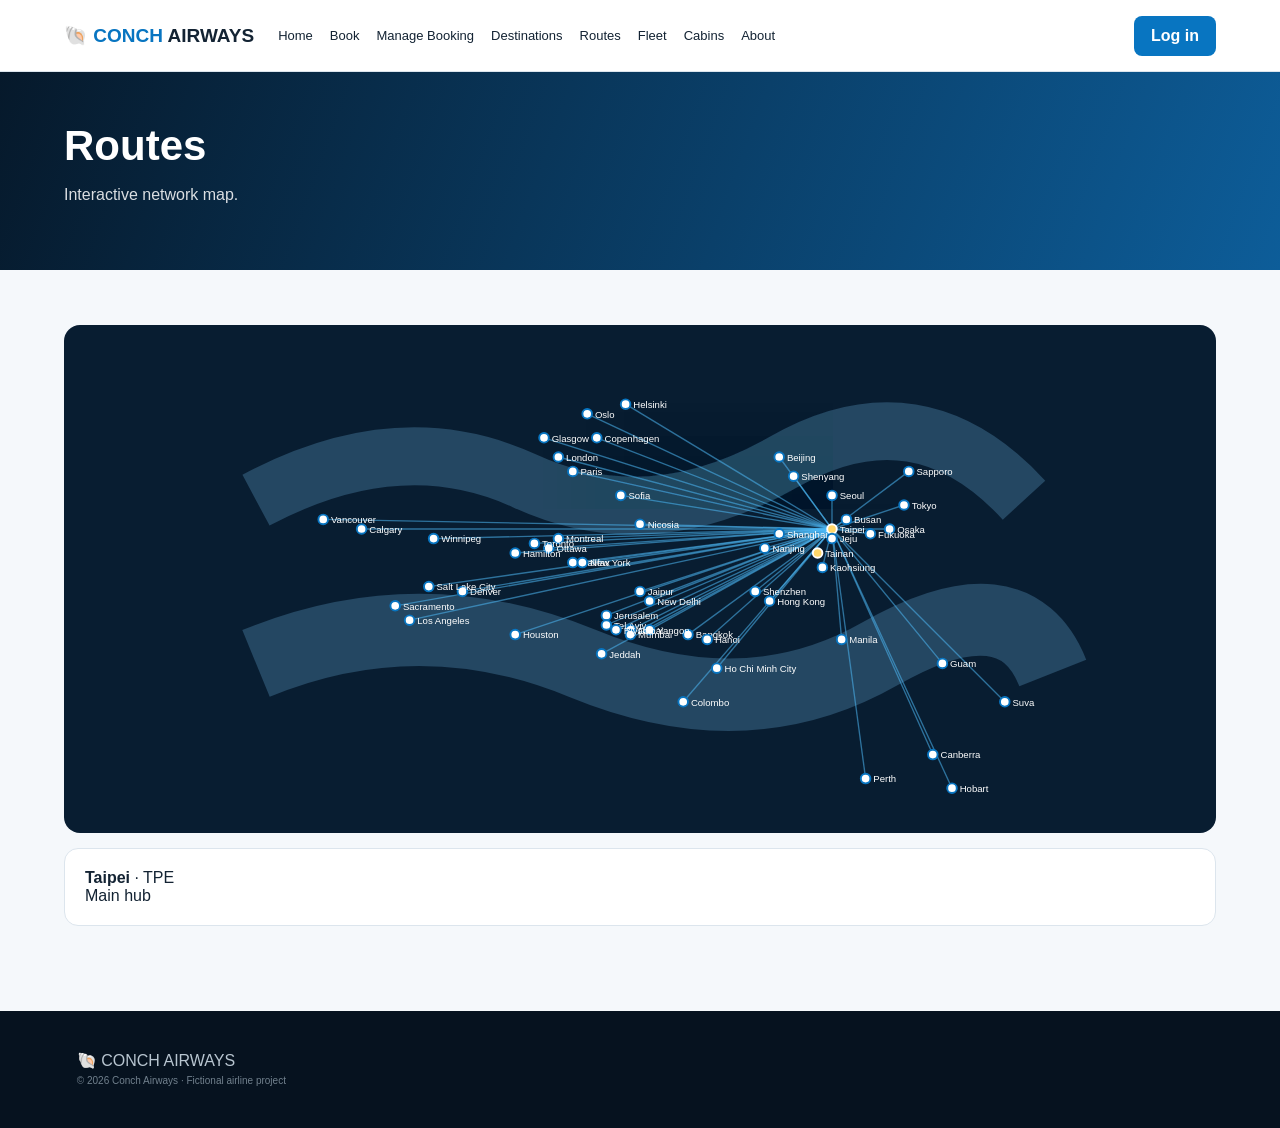
==== routes.html @ 4de5a32f "Add files via upload" ====
<!doctype html><html><head><meta charset='utf-8'><meta name='viewport' content='width=device-width,initial-scale=1'><title>Routes · Conch Airways</title><link rel='stylesheet' href='style.css'></head><body><nav><a class='logo' href='index.html'>🐚 <b>CONCH</b> AIRWAYS</a><div class='links'><a href='index.html'>Home</a><a href='book.html'>Book</a><a href='manage.html'>Manage Booking</a><a href='destinations.html'>Destinations</a><a href='routes.html'>Routes</a><a href='fleet.html'>Fleet</a><a href='cabins.html'>Cabins</a><a href='about.html'>About</a></div><a class='btn' href='index.html#login'>Log in</a></nav><section class='pagehero'><h1>Routes</h1><p>Interactive network map.</p></section><section class='section'><div class='map'><svg viewBox='0 0 900 500'><rect width='900' height='500' fill='#081d31'/><path d='M50 170Q200 90 330 150T600 130T850 170' fill='none' stroke='#244762' stroke-width='60'/><path d='M50 340Q220 270 390 340T700 330T880 350' fill='none' stroke='#244762' stroke-width='75'/> <line class='route' x1='650' y1='200' x2='640' y2='240'/><line class='route' x1='650' y1='200' x2='725' y2='175'/><line class='route' x1='650' y1='200' x2='710' y2='200'/><line class='route' x1='650' y1='200' x2='730' y2='140'/><line class='route' x1='650' y1='200' x2='690' y2='205'/><line class='route' x1='650' y1='200' x2='650' y2='165'/><line class='route' x1='650' y1='200' x2='665' y2='190'/><line class='route' x1='650' y1='200' x2='650' y2='210'/><line class='route' x1='650' y1='200' x2='595' y2='205'/><line class='route' x1='650' y1='200' x2='580' y2='220'/><line class='route' x1='650' y1='200' x2='610' y2='145'/><line class='route' x1='650' y1='200' x2='570' y2='265'/><line class='route' x1='650' y1='200' x2='595' y2='125'/><line class='route' x1='650' y1='200' x2='585' y2='275'/><line class='route' x1='650' y1='200' x2='660' y2='315'/><line class='route' x1='650' y1='200' x2='765' y2='340'/><line class='route' x1='650' y1='200' x2='500' y2='310'/><line class='route' x1='650' y1='200' x2='530' y2='345'/><line class='route' x1='650' y1='200' x2='520' y2='315'/><line class='route' x1='650' y1='200' x2='460' y2='305'/><line class='route' x1='650' y1='200' x2='120' y2='190'/><line class='route' x1='650' y1='200' x2='160' y2='200'/><line class='route' x1='650' y1='200' x2='235' y2='210'/><line class='route' x1='650' y1='200' x2='380' y2='235'/><line class='route' x1='650' y1='200' x2='355' y2='220'/><line class='route' x1='650' y1='200' x2='365' y2='210'/><line class='route' x1='650' y1='200' x2='320' y2='225'/><line class='route' x1='650' y1='200' x2='340' y2='215'/><line class='route' x1='650' y1='200' x2='390' y2='235'/><line class='route' x1='650' y1='200' x2='320' y2='310'/><line class='route' x1='650' y1='200' x2='265' y2='265'/><line class='route' x1='650' y1='200' x2='210' y2='295'/><line class='route' x1='650' y1='200' x2='195' y2='280'/><line class='route' x1='650' y1='200' x2='230' y2='260'/><line class='route' x1='650' y1='200' x2='440' y2='305'/><line class='route' x1='650' y1='200' x2='460' y2='275'/><line class='route' x1='650' y1='200' x2='440' y2='310'/><line class='route' x1='650' y1='200' x2='450' y2='265'/><line class='route' x1='650' y1='200' x2='495' y2='380'/><line class='route' x1='650' y1='200' x2='415' y2='290'/><line class='route' x1='650' y1='200' x2='415' y2='300'/><line class='route' x1='650' y1='200' x2='425' y2='305'/><line class='route' x1='650' y1='200' x2='410' y2='330'/><line class='route' x1='650' y1='200' x2='380' y2='140'/><line class='route' x1='650' y1='200' x2='365' y2='125'/><line class='route' x1='650' y1='200' x2='350' y2='105'/><line class='route' x1='650' y1='200' x2='430' y2='165'/><line class='route' x1='650' y1='200' x2='405' y2='105'/><line class='route' x1='650' y1='200' x2='395' y2='80'/><line class='route' x1='650' y1='200' x2='435' y2='70'/><line class='route' x1='650' y1='200' x2='450' y2='195'/><line class='route' x1='650' y1='200' x2='775' y2='470'/><line class='route' x1='650' y1='200' x2='755' y2='435'/><line class='route' x1='650' y1='200' x2='685' y2='460'/><line class='route' x1='650' y1='200' x2='830' y2='380'/><circle class='hub' cx='650' cy='200' r='5' onclick="route("Taipei","TPE","Main hub")"/><text class='label' x='658' y='204'>Taipei</text><circle class='hub' cx='635' cy='225' r='5' onclick="route("Tainan","TNN","Second hub")"/><text class='label' x='643' y='229'>Tainan</text><circle class='dot' cx='640' cy='240' r='5' onclick="route("Kaohsiung","","Destination")"/><text class='label' x='648' y='244'>Kaohsiung</text><circle class='dot' cx='725' cy='175' r='5' onclick="route("Tokyo","","Destination")"/><text class='label' x='733' y='179'>Tokyo</text><circle class='dot' cx='710' cy='200' r='5' onclick="route("Osaka","","Destination")"/><text class='label' x='718' y='204'>Osaka</text><circle class='dot' cx='730' cy='140' r='5' onclick="route("Sapporo","","Destination")"/><text class='label' x='738' y='144'>Sapporo</text><circle class='dot' cx='690' cy='205' r='5' onclick="route("Fukuoka","","Destination")"/><text class='label' x='698' y='209'>Fukuoka</text><circle class='dot' cx='650' cy='165' r='5' onclick="route("Seoul","","Destination")"/><text class='label' x='658' y='169'>Seoul</text><circle class='dot' cx='665' cy='190' r='5' onclick="route("Busan","","Destination")"/><text class='label' x='673' y='194'>Busan</text><circle class='dot' cx='650' cy='210' r='5' onclick="route("Jeju","","Destination")"/><text class='label' x='658' y='214'>Jeju</text><circle class='dot' cx='595' cy='205' r='5' onclick="route("Shanghai","","Destination")"/><text class='label' x='603' y='209'>Shanghai</text><circle class='dot' cx='580' cy='220' r='5' onclick="route("Nanjing","","Destination")"/><text class='label' x='588' y='224'>Nanjing</text><circle class='dot' cx='610' cy='145' r='5' onclick="route("Shenyang","","Destination")"/><text class='label' x='618' y='149'>Shenyang</text><circle class='dot' cx='570' cy='265' r='5' onclick="route("Shenzhen","","Destination")"/><text class='label' x='578' y='269'>Shenzhen</text><circle class='dot' cx='595' cy='125' r='5' onclick="route("Beijing","","Destination")"/><text class='label' x='603' y='129'>Beijing</text><circle class='dot' cx='585' cy='275' r='5' onclick="route("Hong Kong","","Destination")"/><text class='label' x='593' y='279'>Hong Kong</text><circle class='dot' cx='660' cy='315' r='5' onclick="route("Manila","","Destination")"/><text class='label' x='668' y='319'>Manila</text><circle class='dot' cx='765' cy='340' r='5' onclick="route("Guam","","Destination")"/><text class='label' x='773' y='344'>Guam</text><circle class='dot' cx='500' cy='310' r='5' onclick="route("Bangkok","","Destination")"/><text class='label' x='508' y='314'>Bangkok</text><circle class='dot' cx='530' cy='345' r='5' onclick="route("Ho Chi Minh City","","Destination")"/><text class='label' x='538' y='349'>Ho Chi Minh City</text><circle class='dot' cx='520' cy='315' r='5' onclick="route("Hanoi","","Destination")"/><text class='label' x='528' y='319'>Hanoi</text><circle class='dot' cx='460' cy='305' r='5' onclick="route("Yangon","","Destination")"/><text class='label' x='468' y='309'>Yangon</text><circle class='dot' cx='120' cy='190' r='5' onclick="route("Vancouver","","Destination")"/><text class='label' x='128' y='194'>Vancouver</text><circle class='dot' cx='160' cy='200' r='5' onclick="route("Calgary","","Destination")"/><text class='label' x='168' y='204'>Calgary</text><circle class='dot' cx='235' cy='210' r='5' onclick="route("Winnipeg","","Destination")"/><text class='label' x='243' y='214'>Winnipeg</text><circle class='dot' cx='380' cy='235' r='5' onclick="route("Halifax","","Destination")"/><text class='label' x='388' y='239'>Halifax</text><circle class='dot' cx='355' cy='220' r='5' onclick="route("Ottawa","","Destination")"/><text class='label' x='363' y='224'>Ottawa</text><circle class='dot' cx='365' cy='210' r='5' onclick="route("Montreal","","Destination")"/><text class='label' x='373' y='214'>Montreal</text><circle class='dot' cx='320' cy='225' r='5' onclick="route("Hamilton","","Destination")"/><text class='label' x='328' y='229'>Hamilton</text><circle class='dot' cx='340' cy='215' r='5' onclick="route("Toronto","","Destination")"/><text class='label' x='348' y='219'>Toronto</text><circle class='dot' cx='390' cy='235' r='5' onclick="route("New York","","Destination")"/><text class='label' x='398' y='239'>New York</text><circle class='dot' cx='320' cy='310' r='5' onclick="route("Houston","","Destination")"/><text class='label' x='328' y='314'>Houston</text><circle class='dot' cx='265' cy='265' r='5' onclick="route("Denver","","Destination")"/><text class='label' x='273' y='269'>Denver</text><circle class='dot' cx='210' cy='295' r='5' onclick="route("Los Angeles","","Destination")"/><text class='label' x='218' y='299'>Los Angeles</text><circle class='dot' cx='195' cy='280' r='5' onclick="route("Sacramento","","Destination")"/><text class='label' x='203' y='284'>Sacramento</text><circle class='dot' cx='230' cy='260' r='5' onclick="route("Salt Lake City","","Destination")"/><text class='label' x='238' y='264'>Salt Lake City</text><circle class='dot' cx='440' cy='305' r='5' onclick="route("Dubai","","Destination")"/><text class='label' x='448' y='309'>Dubai</text><circle class='dot' cx='460' cy='275' r='5' onclick="route("New Delhi","","Destination")"/><text class='label' x='468' y='279'>New Delhi</text><circle class='dot' cx='440' cy='310' r='5' onclick="route("Mumbai","","Destination")"/><text class='label' x='448' y='314'>Mumbai</text><circle class='dot' cx='450' cy='265' r='5' onclick="route("Jaipur","","Destination")"/><text class='label' x='458' y='269'>Jaipur</text><circle class='dot' cx='495' cy='380' r='5' onclick="route("Colombo","","Destination")"/><text class='label' x='503' y='384'>Colombo</text><circle class='dot' cx='415' cy='290' r='5' onclick="route("Jerusalem","","Destination")"/><text class='label' x='423' y='294'>Jerusalem</text><circle class='dot' cx='415' cy='300' r='5' onclick="route("Tel Aviv","","Destination")"/><text class='label' x='423' y='304'>Tel Aviv</text><circle class='dot' cx='425' cy='305' r='5' onclick="route("Riyadh","","Destination")"/><text class='label' x='433' y='309'>Riyadh</text><circle class='dot' cx='410' cy='330' r='5' onclick="route("Jeddah","","Destination")"/><text class='label' x='418' y='334'>Jeddah</text><circle class='dot' cx='380' cy='140' r='5' onclick="route("Paris","","Destination")"/><text class='label' x='388' y='144'>Paris</text><circle class='dot' cx='365' cy='125' r='5' onclick="route("London","","Destination")"/><text class='label' x='373' y='129'>London</text><circle class='dot' cx='350' cy='105' r='5' onclick="route("Glasgow","","Destination")"/><text class='label' x='358' y='109'>Glasgow</text><circle class='dot' cx='430' cy='165' r='5' onclick="route("Sofia","","Destination")"/><text class='label' x='438' y='169'>Sofia</text><circle class='dot' cx='405' cy='105' r='5' onclick="route("Copenhagen","","Destination")"/><text class='label' x='413' y='109'>Copenhagen</text><circle class='dot' cx='395' cy='80' r='5' onclick="route("Oslo","","Destination")"/><text class='label' x='403' y='84'>Oslo</text><circle class='dot' cx='435' cy='70' r='5' onclick="route("Helsinki","","Destination")"/><text class='label' x='443' y='74'>Helsinki</text><circle class='dot' cx='450' cy='195' r='5' onclick="route("Nicosia","","Destination")"/><text class='label' x='458' y='199'>Nicosia</text><circle class='dot' cx='775' cy='470' r='5' onclick="route("Hobart","","Destination")"/><text class='label' x='783' y='474'>Hobart</text><circle class='dot' cx='755' cy='435' r='5' onclick="route("Canberra","","Destination")"/><text class='label' x='763' y='439'>Canberra</text><circle class='dot' cx='685' cy='460' r='5' onclick="route("Perth","","Destination")"/><text class='label' x='693' y='464'>Perth</text><circle class='dot' cx='830' cy='380' r='5' onclick="route("Suva","","Destination")"/><text class='label' x='838' y='384'>Suva</text></svg></div><div class='card' id='routeInfo' style='margin-top:15px'><b>Taipei</b> · TPE<br>Main hub</div></section><footer>🐚 CONCH AIRWAYS<br><span class='small'>© 2026 Conch Airways · Fictional airline project</span></footer><script src='script.js'></script></body></html>
---- style.css ----
*{box-sizing:border-box}body{margin:0;font-family:Arial,sans-serif;color:#132333;background:#f5f8fb}a{text-decoration:none;color:inherit}nav{height:72px;background:white;border-bottom:1px solid #dce5ed;display:flex;align-items:center;gap:24px;padding:0 5%;position:sticky;top:0;z-index:10}.logo{font-weight:800;font-size:19px;white-space:nowrap}.logo b{color:#0875c1}.links{display:flex;gap:17px;flex:1;overflow:auto}.links a{font-size:13px}.btn{background:#0875c1;color:white;border:0;border-radius:8px;padding:11px 17px;font-weight:bold;cursor:pointer}.hero{min-height:470px;padding:90px 7%;color:white;background:linear-gradient(115deg,#06192b,#0b538d 60%,#53afe7);position:relative;overflow:hidden}.hero h1{font-size:52px;max-width:620px;margin:10px 0}.hero p{font-size:18px;line-height:1.6;max-width:650px}.plane{position:absolute;right:5%;bottom:55px;width:440px;opacity:.95}.booking{width:88%;max-width:1050px;margin:-60px auto 40px;background:white;padding:22px;border-radius:15px;box-shadow:0 12px 40px #17344a30;position:relative}.tabs{display:flex;gap:24px;border-bottom:1px solid #ddd;padding-bottom:12px;margin-bottom:15px}.tabs b{color:#0875c1;border-bottom:3px solid #0875c1;padding-bottom:12px}.grid{display:grid;grid-template-columns:repeat(4,1fr);gap:11px}.field{border:1px solid #ccd8e2;border-radius:8px;padding:9px 11px}.field label{display:block;font-size:11px;color:#687887;margin-bottom:4px}.field input,.field select{width:100%;border:0;outline:0;background:white}.right{text-align:right;margin-top:13px}.section{width:90%;max-width:1180px;margin:0 auto;padding:55px 0}.cards,.groups,.fleet{display:grid;grid-template-columns:repeat(3,1fr);gap:18px}.card{background:white;border:1px solid #dce5ed;border-radius:14px;padding:20px}.tag{font-size:11px;background:#e8f4fd;color:#07588e;border-radius:20px;padding:5px 9px;font-weight:bold}.pagehero{padding:50px 5%;color:white;background:linear-gradient(110deg,#06192b,#0d5d99)}.pagehero h1{font-size:42px;margin:0 0 8px}.pagehero p{opacity:.85}.groups .card ul{padding:0;list-style:none}.groups li{padding:7px 0;border-bottom:1px solid #edf1f4}.fleet .card svg{width:100%;height:110px;background:#f1f7fb;border-radius:10px}.count{color:#0875c1;font-weight:bold}.stats{background:#06192b;color:white;display:grid;grid-template-columns:repeat(4,1fr);padding:28px 7%;gap:20px}.stats strong{font-size:30px;display:block}.stats span{font-size:12px;opacity:.75}.login{position:fixed;inset:0;background:#031221ee;display:flex;align-items:center;justify-content:center;z-index:50}.loginbox{width:min(410px,90%);background:white;padding:30px;border-radius:16px}.loginbox .field{margin:11px 0}.error{display:none;color:#b3261e;font-size:12px}.small{font-size:10px;color:#71808d}.map{background:#081d31;border-radius:16px;padding:12px;overflow:auto}.map svg{width:100%;min-width:760px;height:480px}.route{stroke:#4db8f5;stroke-width:1.4;opacity:.55}.dot{fill:white;stroke:#0875c1;stroke-width:2;cursor:pointer}.hub{fill:#ffd76a;stroke:white;stroke-width:2;cursor:pointer}.label{fill:white;font-size:10px}footer{background:#06121f;color:#b8c5d0;padding:40px 6%;margin-top:30px}@media(max-width:800px){.grid,.cards,.groups,.fleet,.stats{grid-template-columns:1fr 1fr}.links{order:3;width:100%}nav{height:auto;flex-wrap:wrap;padding-bottom:10px}.hero h1{font-size:38px}.plane{opacity:.25;right:-100px}}@media(max-width:520px){.grid,.cards,.groups,.fleet,.stats{grid-template-columns:1fr}}
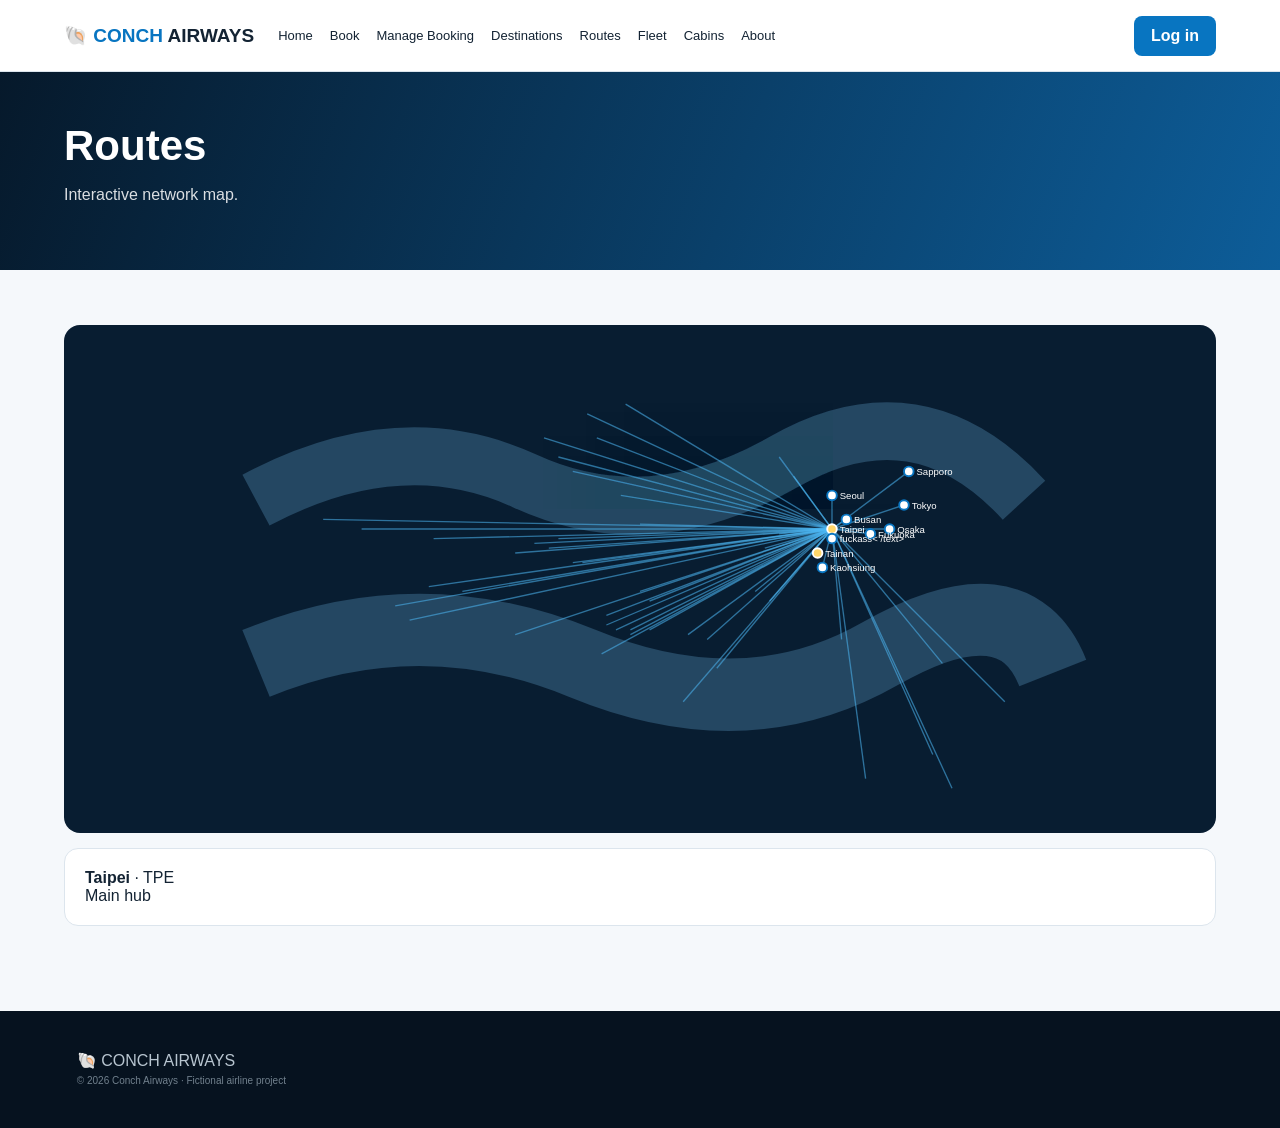
==== commit 8dfbc120: "Update print statement from 'Hello' to 'Goodbye'" ====
--- a/routes.html
+++ b/routes.html
@@ -1 +1,2 @@
-<!doctype html><html><head><meta charset='utf-8'><meta name='viewport' content='width=device-width,initial-scale=1'><title>Routes · Conch Airways</title><link rel='stylesheet' href='style.css'></head><body><nav><a class='logo' href='index.html'>🐚 <b>CONCH</b> AIRWAYS</a><div class='links'><a href='index.html'>Home</a><a href='book.html'>Book</a><a href='manage.html'>Manage Booking</a><a href='destinations.html'>Destinations</a><a href='routes.html'>Routes</a><a href='fleet.html'>Fleet</a><a href='cabins.html'>Cabins</a><a href='about.html'>About</a></div><a class='btn' href='index.html#login'>Log in</a></nav><section class='pagehero'><h1>Routes</h1><p>Interactive network map.</p></section><section class='section'><div class='map'><svg viewBox='0 0 900 500'><rect width='900' height='500' fill='#081d31'/><path d='M50 170Q200 90 330 150T600 130T850 170' fill='none' stroke='#244762' stroke-width='60'/><path d='M50 340Q220 270 390 340T700 330T880 350' fill='none' stroke='#244762' stroke-width='75'/> <line class='route' x1='650' y1='200' x2='640' y2='240'/><line class='route' x1='650' y1='200' x2='725' y2='175'/><line class='route' x1='650' y1='200' x2='710' y2='200'/><line class='route' x1='650' y1='200' x2='730' y2='140'/><line class='route' x1='650' y1='200' x2='690' y2='205'/><line class='route' x1='650' y1='200' x2='650' y2='165'/><line class='route' x1='650' y1='200' x2='665' y2='190'/><line class='route' x1='650' y1='200' x2='650' y2='210'/><line class='route' x1='650' y1='200' x2='595' y2='205'/><line class='route' x1='650' y1='200' x2='580' y2='220'/><line class='route' x1='650' y1='200' x2='610' y2='145'/><line class='route' x1='650' y1='200' x2='570' y2='265'/><line class='route' x1='650' y1='200' x2='595' y2='125'/><line class='route' x1='650' y1='200' x2='585' y2='275'/><line class='route' x1='650' y1='200' x2='660' y2='315'/><line class='route' x1='650' y1='200' x2='765' y2='340'/><line class='route' x1='650' y1='200' x2='500' y2='310'/><line class='route' x1='650' y1='200' x2='530' y2='345'/><line class='route' x1='650' y1='200' x2='520' y2='315'/><line class='route' x1='650' y1='200' x2='460' y2='305'/><line class='route' x1='650' y1='200' x2='120' y2='190'/><line class='route' x1='650' y1='200' x2='160' y2='200'/><line class='route' x1='650' y1='200' x2='235' y2='210'/><line class='route' x1='650' y1='200' x2='380' y2='235'/><line class='route' x1='650' y1='200' x2='355' y2='220'/><line class='route' x1='650' y1='200' x2='365' y2='210'/><line class='route' x1='650' y1='200' x2='320' y2='225'/><line class='route' x1='650' y1='200' x2='340' y2='215'/><line class='route' x1='650' y1='200' x2='390' y2='235'/><line class='route' x1='650' y1='200' x2='320' y2='310'/><line class='route' x1='650' y1='200' x2='265' y2='265'/><line class='route' x1='650' y1='200' x2='210' y2='295'/><line class='route' x1='650' y1='200' x2='195' y2='280'/><line class='route' x1='650' y1='200' x2='230' y2='260'/><line class='route' x1='650' y1='200' x2='440' y2='305'/><line class='route' x1='650' y1='200' x2='460' y2='275'/><line class='route' x1='650' y1='200' x2='440' y2='310'/><line class='route' x1='650' y1='200' x2='450' y2='265'/><line class='route' x1='650' y1='200' x2='495' y2='380'/><line class='route' x1='650' y1='200' x2='415' y2='290'/><line class='route' x1='650' y1='200' x2='415' y2='300'/><line class='route' x1='650' y1='200' x2='425' y2='305'/><line class='route' x1='650' y1='200' x2='410' y2='330'/><line class='route' x1='650' y1='200' x2='380' y2='140'/><line class='route' x1='650' y1='200' x2='365' y2='125'/><line class='route' x1='650' y1='200' x2='350' y2='105'/><line class='route' x1='650' y1='200' x2='430' y2='165'/><line class='route' x1='650' y1='200' x2='405' y2='105'/><line class='route' x1='650' y1='200' x2='395' y2='80'/><line class='route' x1='650' y1='200' x2='435' y2='70'/><line class='route' x1='650' y1='200' x2='450' y2='195'/><line class='route' x1='650' y1='200' x2='775' y2='470'/><line class='route' x1='650' y1='200' x2='755' y2='435'/><line class='route' x1='650' y1='200' x2='685' y2='460'/><line class='route' x1='650' y1='200' x2='830' y2='380'/><circle class='hub' cx='650' cy='200' r='5' onclick="route("Taipei","TPE","Main hub")"/><text class='label' x='658' y='204'>Taipei</text><circle class='hub' cx='635' cy='225' r='5' onclick="route("Tainan","TNN","Second hub")"/><text class='label' x='643' y='229'>Tainan</text><circle class='dot' cx='640' cy='240' r='5' onclick="route("Kaohsiung","","Destination")"/><text class='label' x='648' y='244'>Kaohsiung</text><circle class='dot' cx='725' cy='175' r='5' onclick="route("Tokyo","","Destination")"/><text class='label' x='733' y='179'>Tokyo</text><circle class='dot' cx='710' cy='200' r='5' onclick="route("Osaka","","Destination")"/><text class='label' x='718' y='204'>Osaka</text><circle class='dot' cx='730' cy='140' r='5' onclick="route("Sapporo","","Destination")"/><text class='label' x='738' y='144'>Sapporo</text><circle class='dot' cx='690' cy='205' r='5' onclick="route("Fukuoka","","Destination")"/><text class='label' x='698' y='209'>Fukuoka</text><circle class='dot' cx='650' cy='165' r='5' onclick="route("Seoul","","Destination")"/><text class='label' x='658' y='169'>Seoul</text><circle class='dot' cx='665' cy='190' r='5' onclick="route("Busan","","Destination")"/><text class='label' x='673' y='194'>Busan</text><circle class='dot' cx='650' cy='210' r='5' onclick="route("Jeju","","Destination")"/><text class='label' x='658' y='214'>Jeju</text><circle class='dot' cx='595' cy='205' r='5' onclick="route("Shanghai","","Destination")"/><text class='label' x='603' y='209'>Shanghai</text><circle class='dot' cx='580' cy='220' r='5' onclick="route("Nanjing","","Destination")"/><text class='label' x='588' y='224'>Nanjing</text><circle class='dot' cx='610' cy='145' r='5' onclick="route("Shenyang","","Destination")"/><text class='label' x='618' y='149'>Shenyang</text><circle class='dot' cx='570' cy='265' r='5' onclick="route("Shenzhen","","Destination")"/><text class='label' x='578' y='269'>Shenzhen</text><circle class='dot' cx='595' cy='125' r='5' onclick="route("Beijing","","Destination")"/><text class='label' x='603' y='129'>Beijing</text><circle class='dot' cx='585' cy='275' r='5' onclick="route("Hong Kong","","Destination")"/><text class='label' x='593' y='279'>Hong Kong</text><circle class='dot' cx='660' cy='315' r='5' onclick="route("Manila","","Destination")"/><text class='label' x='668' y='319'>Manila</text><circle class='dot' cx='765' cy='340' r='5' onclick="route("Guam","","Destination")"/><text class='label' x='773' y='344'>Guam</text><circle class='dot' cx='500' cy='310' r='5' onclick="route("Bangkok","","Destination")"/><text class='label' x='508' y='314'>Bangkok</text><circle class='dot' cx='530' cy='345' r='5' onclick="route("Ho Chi Minh City","","Destination")"/><text class='label' x='538' y='349'>Ho Chi Minh City</text><circle class='dot' cx='520' cy='315' r='5' onclick="route("Hanoi","","Destination")"/><text class='label' x='528' y='319'>Hanoi</text><circle class='dot' cx='460' cy='305' r='5' onclick="route("Yangon","","Destination")"/><text class='label' x='468' y='309'>Yangon</text><circle class='dot' cx='120' cy='190' r='5' onclick="route("Vancouver","","Destination")"/><text class='label' x='128' y='194'>Vancouver</text><circle class='dot' cx='160' cy='200' r='5' onclick="route("Calgary","","Destination")"/><text class='label' x='168' y='204'>Calgary</text><circle class='dot' cx='235' cy='210' r='5' onclick="route("Winnipeg","","Destination")"/><text class='label' x='243' y='214'>Winnipeg</text><circle class='dot' cx='380' cy='235' r='5' onclick="route("Halifax","","Destination")"/><text class='label' x='388' y='239'>Halifax</text><circle class='dot' cx='355' cy='220' r='5' onclick="route("Ottawa","","Destination")"/><text class='label' x='363' y='224'>Ottawa</text><circle class='dot' cx='365' cy='210' r='5' onclick="route("Montreal","","Destination")"/><text class='label' x='373' y='214'>Montreal</text><circle class='dot' cx='320' cy='225' r='5' onclick="route("Hamilton","","Destination")"/><text class='label' x='328' y='229'>Hamilton</text><circle class='dot' cx='340' cy='215' r='5' onclick="route("Toronto","","Destination")"/><text class='label' x='348' y='219'>Toronto</text><circle class='dot' cx='390' cy='235' r='5' onclick="route("New York","","Destination")"/><text class='label' x='398' y='239'>New York</text><circle class='dot' cx='320' cy='310' r='5' onclick="route("Houston","","Destination")"/><text class='label' x='328' y='314'>Houston</text><circle class='dot' cx='265' cy='265' r='5' onclick="route("Denver","","Destination")"/><text class='label' x='273' y='269'>Denver</text><circle class='dot' cx='210' cy='295' r='5' onclick="route("Los Angeles","","Destination")"/><text class='label' x='218' y='299'>Los Angeles</text><circle class='dot' cx='195' cy='280' r='5' onclick="route("Sacramento","","Destination")"/><text class='label' x='203' y='284'>Sacramento</text><circle class='dot' cx='230' cy='260' r='5' onclick="route("Salt Lake City","","Destination")"/><text class='label' x='238' y='264'>Salt Lake City</text><circle class='dot' cx='440' cy='305' r='5' onclick="route("Dubai","","Destination")"/><text class='label' x='448' y='309'>Dubai</text><circle class='dot' cx='460' cy='275' r='5' onclick="route("New Delhi","","Destination")"/><text class='label' x='468' y='279'>New Delhi</text><circle class='dot' cx='440' cy='310' r='5' onclick="route("Mumbai","","Destination")"/><text class='label' x='448' y='314'>Mumbai</text><circle class='dot' cx='450' cy='265' r='5' onclick="route("Jaipur","","Destination")"/><text class='label' x='458' y='269'>Jaipur</text><circle class='dot' cx='495' cy='380' r='5' onclick="route("Colombo","","Destination")"/><text class='label' x='503' y='384'>Colombo</text><circle class='dot' cx='415' cy='290' r='5' onclick="route("Jerusalem","","Destination")"/><text class='label' x='423' y='294'>Jerusalem</text><circle class='dot' cx='415' cy='300' r='5' onclick="route("Tel Aviv","","Destination")"/><text class='label' x='423' y='304'>Tel Aviv</text><circle class='dot' cx='425' cy='305' r='5' onclick="route("Riyadh","","Destination")"/><text class='label' x='433' y='309'>Riyadh</text><circle class='dot' cx='410' cy='330' r='5' onclick="route("Jeddah","","Destination")"/><text class='label' x='418' y='334'>Jeddah</text><circle class='dot' cx='380' cy='140' r='5' onclick="route("Paris","","Destination")"/><text class='label' x='388' y='144'>Paris</text><circle class='dot' cx='365' cy='125' r='5' onclick="route("London","","Destination")"/><text class='label' x='373' y='129'>London</text><circle class='dot' cx='350' cy='105' r='5' onclick="route("Glasgow","","Destination")"/><text class='label' x='358' y='109'>Glasgow</text><circle class='dot' cx='430' cy='165' r='5' onclick="route("Sofia","","Destination")"/><text class='label' x='438' y='169'>Sofia</text><circle class='dot' cx='405' cy='105' r='5' onclick="route("Copenhagen","","Destination")"/><text class='label' x='413' y='109'>Copenhagen</text><circle class='dot' cx='395' cy='80' r='5' onclick="route("Oslo","","Destination")"/><text class='label' x='403' y='84'>Oslo</text><circle class='dot' cx='435' cy='70' r='5' onclick="route("Helsinki","","Destination")"/><text class='label' x='443' y='74'>Helsinki</text><circle class='dot' cx='450' cy='195' r='5' onclick="route("Nicosia","","Destination")"/><text class='label' x='458' y='199'>Nicosia</text><circle class='dot' cx='775' cy='470' r='5' onclick="route("Hobart","","Destination")"/><text class='label' x='783' y='474'>Hobart</text><circle class='dot' cx='755' cy='435' r='5' onclick="route("Canberra","","Destination")"/><text class='label' x='763' y='439'>Canberra</text><circle class='dot' cx='685' cy='460' r='5' onclick="route("Perth","","Destination")"/><text class='label' x='693' y='464'>Perth</text><circle class='dot' cx='830' cy='380' r='5' onclick="route("Suva","","Destination")"/><text class='label' x='838' y='384'>Suva</text></svg></div><div class='card' id='routeInfo' style='margin-top:15px'><b>Taipei</b> · TPE<br>Main hub</div></section><footer>🐚 CONCH AIRWAYS<br><span class='small'>© 2026 Conch Airways · Fictional airline project</span></footer><script src='script.js'></script></body></html>+<!doctype html><html><head><meta charset='utf-8'><meta name='viewport' content='width=device-width,initial-scale=1'><title>Routes · Conch Airways</title><link rel='stylesheet' href='style.css'></head><body><nav><a class='logo' href='index.html'>🐚 <b>CONCH</b> AIRWAYS</a><div class='links'><a href='index.html'>Home</a><a href='book.html'>Book</a><a href='manage.html'>Manage Booking</a><a href='destinations.html'>Destinations</a><a href='routes.html'>Routes</a><a href='fleet.html'>Fleet</a><a href='cabins.html'>Cabins</a><a href='about.html'>About</a></div><a class='btn' href='index.html#login'>Log in</a></nav><section class='pagehero'><h1>Routes</h1><p>Interactive network map.</p></section><section class='section'><div class='map'><svg viewBox='0 0 900 500'><rect width='900' height='500' fill='#081d31'/><path d='M50 170Q200 90 330 150T600 130T850 170' fill='none' stroke='#244762' stroke-width='60'/><path d='M50 340Q220 270 390 340T700 330T880 350' fill='none' stroke='#244762' stroke-width='75'/> <line class='route' x1='650' y1='200' x2='640' y2='240'/><line class='route' x1='650' y1='200' x2='725' y2='175'/><line class='route' x1='650' y1='200' x2='710' y2='200'/><line class='route' x1='650' y1='200' x2='730' y2='140'/><line class='route' x1='650' y1='200' x2='690' y2='205'/><line class='route' x1='650' y1='200' x2='650' y2='165'/><line class='route' x1='650' y1='200' x2='665' y2='190'/><line class='route' x1='650' y1='200' x2='650' y2='210'/><line class='route' x1='650' y1='200' x2='595' y2='205'/><line class='route' x1='650' y1='200' x2='580' y2='220'/><line class='route' x1='650' y1='200' x2='610' y2='145'/><line class='route' x1='650' y1='200' x2='570' y2='265'/><line class='route' x1='650' y1='200' x2='595' y2='125'/><line class='route' x1='650' y1='200' x2='585' y2='275'/><line class='route' x1='650' y1='200' x2='660' y2='315'/><line class='route' x1='650' y1='200' x2='765' y2='340'/><line class='route' x1='650' y1='200' x2='500' y2='310'/><line class='route' x1='650' y1='200' x2='530' y2='345'/><line class='route' x1='650' y1='200' x2='520' y2='315'/><line class='route' x1='650' y1='200' x2='460' y2='305'/><line class='route' x1='650' y1='200' x2='120' y2='190'/><line class='route' x1='650' y1='200' x2='160' y2='200'/><line class='route' x1='650' y1='200' x2='235' y2='210'/><line class='route' x1='650' y1='200' x2='380' y2='235'/><line class='route' x1='650' y1='200' x2='355' y2='220'/><line class='route' x1='650' y1='200' x2='365' y2='210'/><line class='route' x1='650' y1='200' x2='320' y2='225'/><line class='route' x1='650' y1='200' x2='340' y2='215'/><line class='route' x1='650' y1='200' x2='390' y2='235'/><line class='route' x1='650' y1='200' x2='320' y2='310'/><line class='route' x1='650' y1='200' x2='265' y2='265'/><line class='route' x1='650' y1='200' x2='210' y2='295'/><line class='route' x1='650' y1='200' x2='195' y2='280'/><line class='route' x1='650' y1='200' x2='230' y2='260'/><line class='route' x1='650' y1='200' x2='440' y2='305'/><line class='route' x1='650' y1='200' x2='460' y2='275'/><line class='route' x1='650' y1='200' x2='440' y2='310'/><line class='route' x1='650' y1='200' x2='450' y2='265'/><line class='route' x1='650' y1='200' x2='495' y2='380'/><line class='route' x1='650' y1='200' x2='415' y2='290'/><line class='route' x1='650' y1='200' x2='415' y2='300'/><line class='route' x1='650' y1='200' x2='425' y2='305'/><line class='route' x1='650' y1='200' x2='410' y2='330'/><line class='route' x1='650' y1='200' x2='380' y2='140'/><line class='route' x1='650' y1='200' x2='365' y2='125'/><line class='route' x1='650' y1='200' x2='350' y2='105'/><line class='route' x1='650' y1='200' x2='430' y2='165'/><line class='route' x1='650' y1='200' x2='405' y2='105'/><line class='route' x1='650' y1='200' x2='395' y2='80'/><line class='route' x1='650' y1='200' x2='435' y2='70'/><line class='route' x1='650' y1='200' x2='450' y2='195'/><line class='route' x1='650' y1='200' x2='775' y2='470'/><line class='route' x1='650' y1='200' x2='755' y2='435'/><line class='route' x1='650' y1='200' x2='685' y2='460'/><line class='route' x1='650' y1='200' x2='830' y2='380'/><circle class='hub' cx='650' cy='200' r='5' onclick="route("Taipei","TPE","Main hub")"/><text class='label' x='658' y='204'>Taipei</text><circle class='hub' cx='635' cy='225' r='5' onclick="route("Tainan","TNN","Second hub")"/><text class='label' x='643' y='229'>Tainan</text><circle class='dot' cx='640' cy='240' r='5' onclick="route("Kaohsiung","","Destination")"/><text class='label' x='648' y='244'>Kaohsiung</text><circle class='dot' cx='725' cy='175' r='5' onclick="route("Tokyo","","Destination")"/><text class='label' x='733' y='179'>Tokyo</text><circle class='dot' cx='710' cy='200' r='5' onclick="route("Osaka","","Destination")"/><text class='label' x='718' y='204'>Osaka</text><circle class='dot' cx='730' cy='140' r='5' onclick="route("Sapporo","","Destination")"/><text class='label' x='738' y='144'>Sapporo</text><circle class='dot' cx='690' cy='205' r='5' onclick="route("Fukuoka","","Destination")"/><text class='label' x='698' y='209'>Fukuoka</text><circle class='dot' cx='650' cy='165' r='5' onclick="route("Seoul","","Destination")"/><text class='label' x='658' y='169'>Seoul</text><circle class='dot' cx='665' cy='190' r='5' onclick="route("Busan","","Destination")"/><text class='label' x='673' y='194'>Busan</text><circle class='dot' cx='650' cy='210' r='5' onclick="route("Jeju","","Destination")"/><text class='label' x='658' y='214'>fuckass<
+                                                                                                                                                                                                                                                                                                                                                                                                                                                                                                                                                                                                                                                                                                                                                                                                                                                                                                                                                                                                                                                                                                                                                                                                                                                                                                                                                                                                                                                                                                                                                                                                                                                                                                                                                                                                                                                                                                                                                                                                                                                                                                                                                                                                                                                                                                                                                                                                                                                                                                                                                                                                                                                                                                                                                                                                                                                                                                                                                                                                                                                                                                                                                                                                                                                                                                                                                                                                                                                                                                                                                                                                                                                                                                                                                                                                                                                                                                                                                                                                                                                                                                                                                                                                                                                                                                                                                                                                                                                                                                                                                                                                                                                                                                                                                                                                                                                                                                                                                                                                                                                                                                                                                                                                                                                                                                                                                                                                                                                                                                                                                                                                                                                                                                                                      /text><circle class='dot' cx='595' cy='205' r='5' onclick="route("Shanghai","","Destination")"/><text class='label' x='603' y='209'>Shanghai</text><circle class='dot' cx='580' cy='220' r='5' onclick="route("Nanjing","","Destination")"/><text class='label' x='588' y='224'>Nanjing</text><circle class='dot' cx='610' cy='145' r='5' onclick="route("Shenyang","","Destination")"/><text class='label' x='618' y='149'>Shenyang</text><circle class='dot' cx='570' cy='265' r='5' onclick="route("Shenzhen","","Destination")"/><text class='label' x='578' y='269'>Shenzhen</text><circle class='dot' cx='595' cy='125' r='5' onclick="route("Beijing","","Destination")"/><text class='label' x='603' y='129'>Beijing</text><circle class='dot' cx='585' cy='275' r='5' onclick="route("Hong Kong","","Destination")"/><text class='label' x='593' y='279'>Hong Kong</text><circle class='dot' cx='660' cy='315' r='5' onclick="route("Manila","","Destination")"/><text class='label' x='668' y='319'>Manila</text><circle class='dot' cx='765' cy='340' r='5' onclick="route("Guam","","Destination")"/><text class='label' x='773' y='344'>Guam</text><circle class='dot' cx='500' cy='310' r='5' onclick="route("Bangkok","","Destination")"/><text class='label' x='508' y='314'>Bangkok</text><circle class='dot' cx='530' cy='345' r='5' onclick="route("Ho Chi Minh City","","Destination")"/><text class='label' x='538' y='349'>Ho Chi Minh City</text><circle class='dot' cx='520' cy='315' r='5' onclick="route("Hanoi","","Destination")"/><text class='label' x='528' y='319'>Hanoi</text><circle class='dot' cx='460' cy='305' r='5' onclick="route("Yangon","","Destination")"/><text class='label' x='468' y='309'>Yangon</text><circle class='dot' cx='120' cy='190' r='5' onclick="route("Vancouver","","Destination")"/><text class='label' x='128' y='194'>Vancouver</text><circle class='dot' cx='160' cy='200' r='5' onclick="route("Calgary","","Destination")"/><text class='label' x='168' y='204'>Calgary</text><circle class='dot' cx='235' cy='210' r='5' onclick="route("Winnipeg","","Destination")"/><text class='label' x='243' y='214'>Winnipeg</text><circle class='dot' cx='380' cy='235' r='5' onclick="route("Halifax","","Destination")"/><text class='label' x='388' y='239'>Halifax</text><circle class='dot' cx='355' cy='220' r='5' onclick="route("Ottawa","","Destination")"/><text class='label' x='363' y='224'>Ottawa</text><circle class='dot' cx='365' cy='210' r='5' onclick="route("Montreal","","Destination")"/><text class='label' x='373' y='214'>Montreal</text><circle class='dot' cx='320' cy='225' r='5' onclick="route("Hamilton","","Destination")"/><text class='label' x='328' y='229'>Hamilton</text><circle class='dot' cx='340' cy='215' r='5' onclick="route("Toronto","","Destination")"/><text class='label' x='348' y='219'>Toronto</text><circle class='dot' cx='390' cy='235' r='5' onclick="route("New York","","Destination")"/><text class='label' x='398' y='239'>New York</text><circle class='dot' cx='320' cy='310' r='5' onclick="route("Houston","","Destination")"/><text class='label' x='328' y='314'>Houston</text><circle class='dot' cx='265' cy='265' r='5' onclick="route("Denver","","Destination")"/><text class='label' x='273' y='269'>Denver</text><circle class='dot' cx='210' cy='295' r='5' onclick="route("Los Angeles","","Destination")"/><text class='label' x='218' y='299'>Los Angeles</text><circle class='dot' cx='195' cy='280' r='5' onclick="route("Sacramento","","Destination")"/><text class='label' x='203' y='284'>Sacramento</text><circle class='dot' cx='230' cy='260' r='5' onclick="route("Salt Lake City","","Destination")"/><text class='label' x='238' y='264'>Salt Lake City</text><circle class='dot' cx='440' cy='305' r='5' onclick="route("Dubai","","Destination")"/><text class='label' x='448' y='309'>Dubai</text><circle class='dot' cx='460' cy='275' r='5' onclick="route("New Delhi","","Destination")"/><text class='label' x='468' y='279'>New Delhi</text><circle class='dot' cx='440' cy='310' r='5' onclick="route("Mumbai","","Destination")"/><text class='label' x='448' y='314'>Mumbai</text><circle class='dot' cx='450' cy='265' r='5' onclick="route("Jaipur","","Destination")"/><text class='label' x='458' y='269'>Jaipur</text><circle class='dot' cx='495' cy='380' r='5' onclick="route("Colombo","","Destination")"/><text class='label' x='503' y='384'>Colombo</text><circle class='dot' cx='415' cy='290' r='5' onclick="route("Jerusalem","","Destination")"/><text class='label' x='423' y='294'>Jerusalem</text><circle class='dot' cx='415' cy='300' r='5' onclick="route("Tel Aviv","","Destination")"/><text class='label' x='423' y='304'>Tel Aviv</text><circle class='dot' cx='425' cy='305' r='5' onclick="route("Riyadh","","Destination")"/><text class='label' x='433' y='309'>Riyadh</text><circle class='dot' cx='410' cy='330' r='5' onclick="route("Jeddah","","Destination")"/><text class='label' x='418' y='334'>Jeddah</text><circle class='dot' cx='380' cy='140' r='5' onclick="route("Paris","","Destination")"/><text class='label' x='388' y='144'>Paris</text><circle class='dot' cx='365' cy='125' r='5' onclick="route("London","","Destination")"/><text class='label' x='373' y='129'>London</text><circle class='dot' cx='350' cy='105' r='5' onclick="route("Glasgow","","Destination")"/><text class='label' x='358' y='109'>Glasgow</text><circle class='dot' cx='430' cy='165' r='5' onclick="route("Sofia","","Destination")"/><text class='label' x='438' y='169'>Sofia</text><circle class='dot' cx='405' cy='105' r='5' onclick="route("Copenhagen","","Destination")"/><text class='label' x='413' y='109'>Copenhagen</text><circle class='dot' cx='395' cy='80' r='5' onclick="route("Oslo","","Destination")"/><text class='label' x='403' y='84'>Oslo</text><circle class='dot' cx='435' cy='70' r='5' onclick="route("Helsinki","","Destination")"/><text class='label' x='443' y='74'>Helsinki</text><circle class='dot' cx='450' cy='195' r='5' onclick="route("Nicosia","","Destination")"/><text class='label' x='458' y='199'>Nicosia</text><circle class='dot' cx='775' cy='470' r='5' onclick="route("Hobart","","Destination")"/><text class='label' x='783' y='474'>Hobart</text><circle class='dot' cx='755' cy='435' r='5' onclick="route("Canberra","","Destination")"/><text class='label' x='763' y='439'>Canberra</text><circle class='dot' cx='685' cy='460' r='5' onclick="route("Perth","","Destination")"/><text class='label' x='693' y='464'>Perth</text><circle class='dot' cx='830' cy='380' r='5' onclick="route("Suva","","Destination")"/><text class='label' x='838' y='384'>Suva</text></svg></div><div class='card' id='routeInfo' style='margin-top:15px'><b>Taipei</b> · TPE<br>Main hub</div></section><footer>🐚 CONCH AIRWAYS<br><span class='small'>© 2026 Conch Airways · Fictional airline project</span></footer><script src='script.js'></script></body></html>
